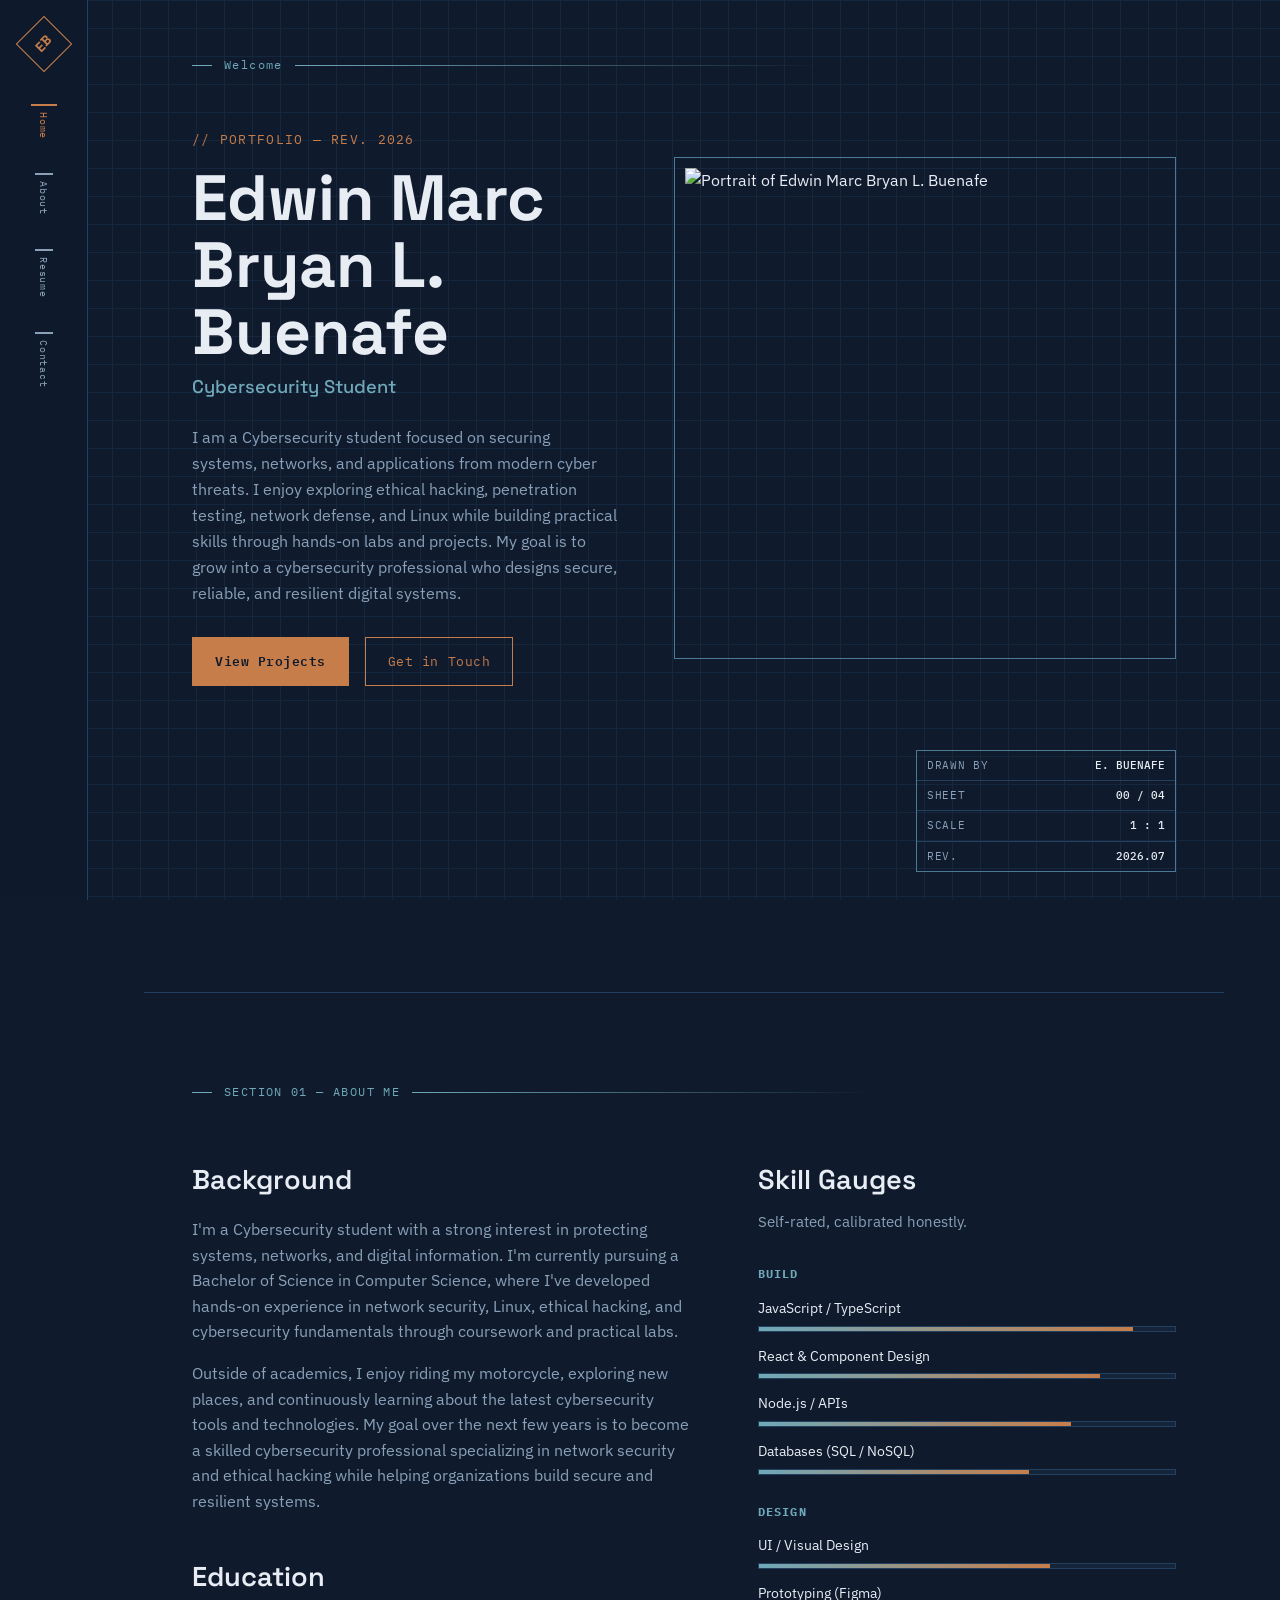
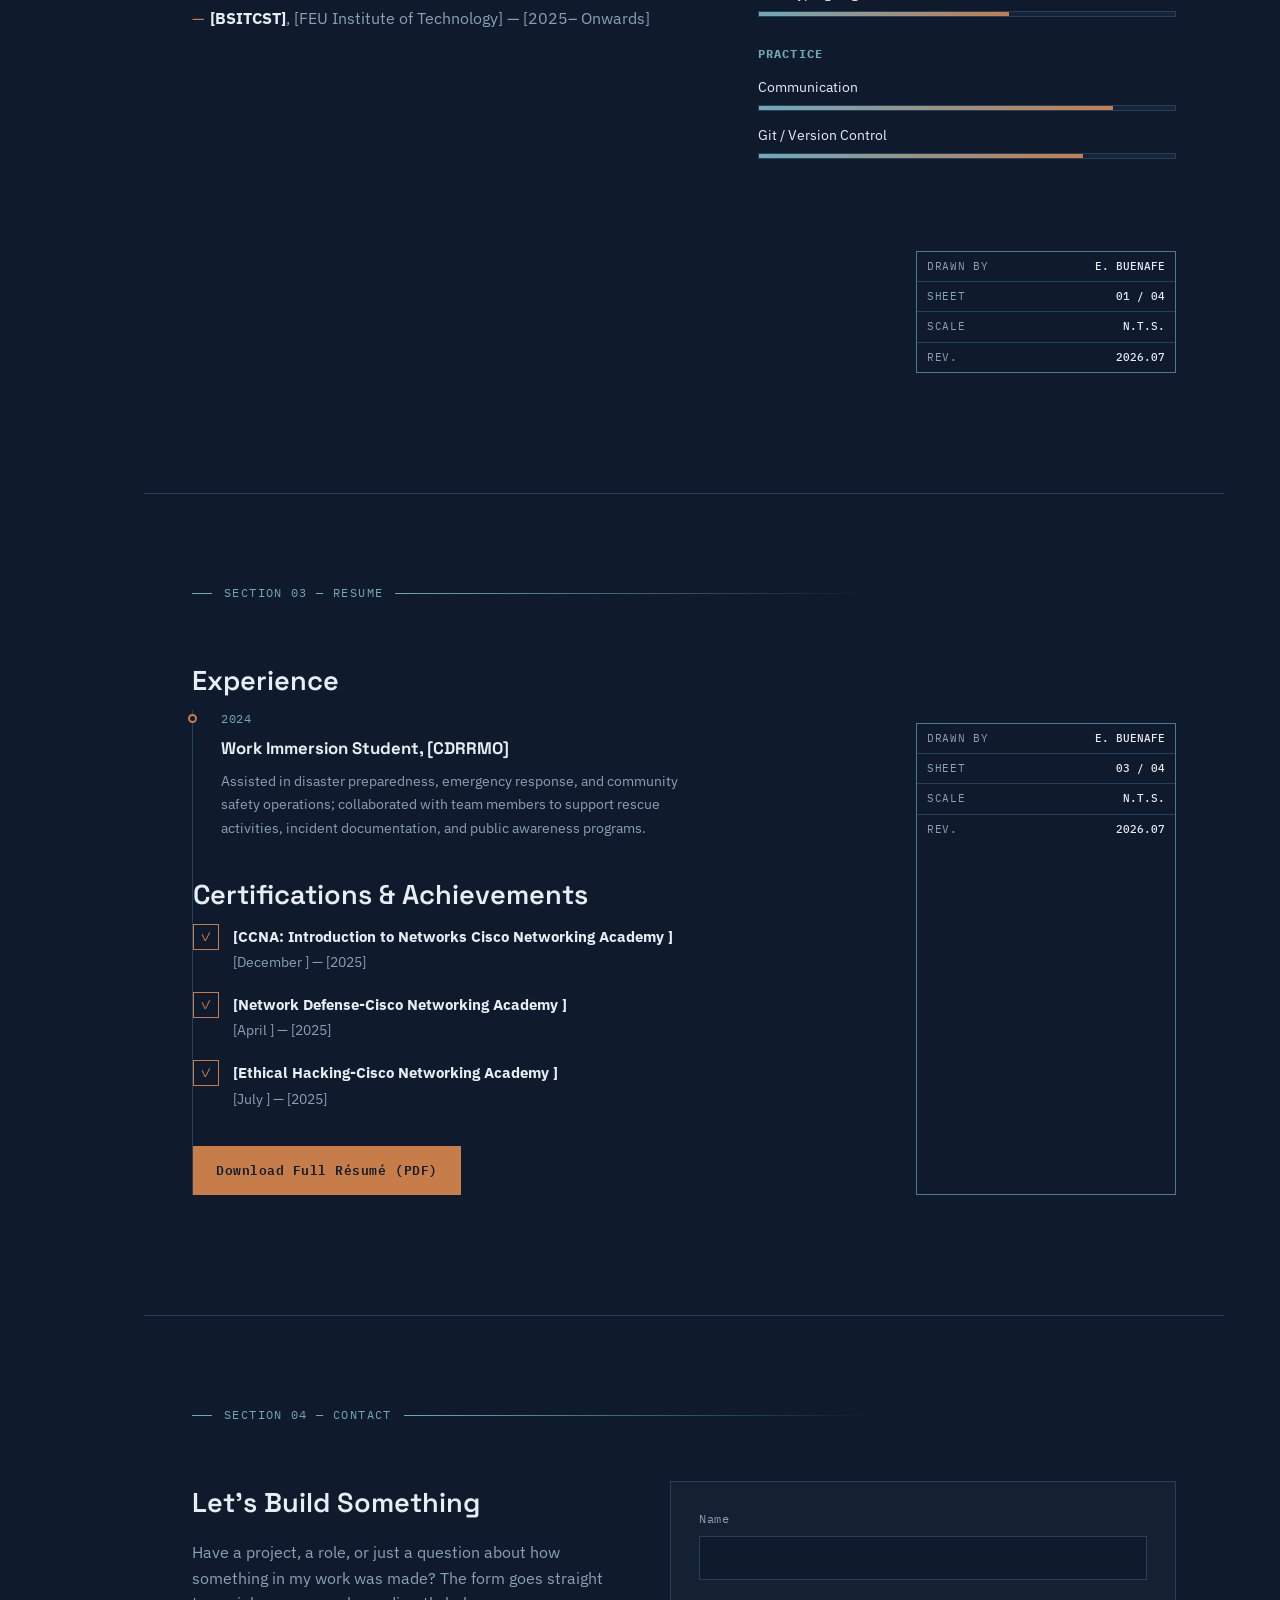
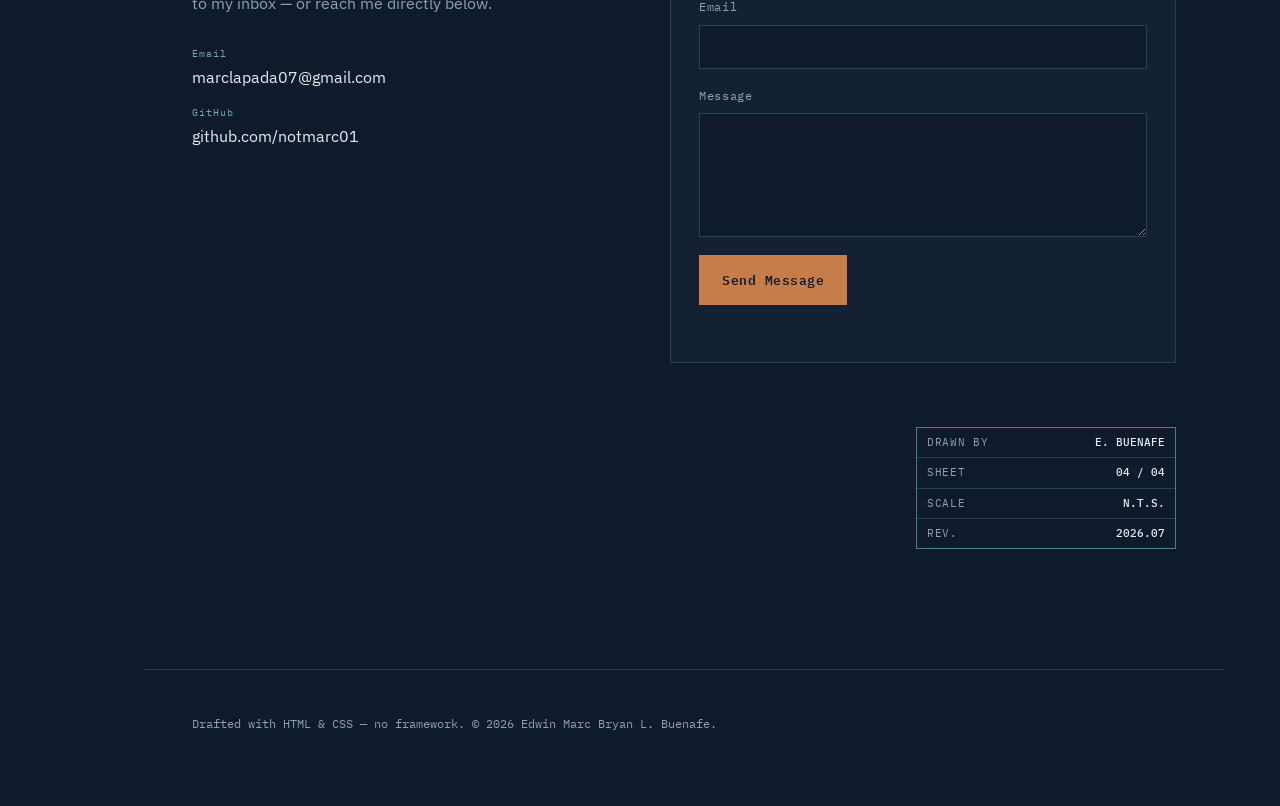
==== index.html @ eb405050 "Add files via upload" ====
<!DOCTYPE html>
<!--
-->
<html lang="en">
<head>
<meta charset="UTF-8">
<meta name="viewport" content="width=device-width, initial-scale=1.0">
<title>Edwin Marc Bryan L. Buenafe — Portfolio</title>
<link rel="preconnect" href="https://fonts.googleapis.com">
<link href="https://fonts.googleapis.com/css2?family=Space+Grotesk:wght@400;500;600;700&family=IBM+Plex+Sans:wght@400;500;600&family=IBM+Plex+Mono:wght@400;500;600&display=swap" rel="stylesheet">
<link rel="stylesheet" href="style.css">
</head>
<body>

<!-- background grid + margin frame, purely decorative -->
<div class="page-frame" aria-hidden="true"></div>

<!-- ===================== NAV : RULER ===================== -->
<nav class="ruler-nav" aria-label="Section navigation">
  <div class="ruler-nav__brand">EB</div>
  <ol class="ruler-nav__list">
    <li><a href="#home" data-sheet="00"><span class="tick"></span><span class="label">Home</span></a></li>
    <li><a href="#about" data-sheet="01"><span class="tick"></span><span class="label">About</span></a></li>
    <li><a href="#resume" data-sheet="03"><span class="tick"></span><span class="label">Resume</span></a></li>
    <li><a href="#contact" data-sheet="04"><span class="tick"></span><span class="label">Contact</span></a></li>
  </ol>
</nav>

<button class="nav-toggle" id="navToggle" aria-label="Toggle navigation menu" aria-expanded="false">
  <span></span><span></span><span></span>
</button>

<main>

  <!-- ===================== SHEET 00 : HOME ===================== -->
  <section id="home" class="sheet sheet--hero" data-sheet-title="Title Sheet">
    <div class="sheet__divider">
      <span class="sheet__divider-label">Welcome</span>
    </div>

    <div class="hero">
      <div class="hero__text">
        <p class="eyebrow">// PORTFOLIO — REV. 2026</p>
        <h1 class="hero__name">Edwin Marc Bryan L. Buenafe</h1>
        <p class="hero__role">Cybersecurity Student</p>
        <p class="hero__intro">
          I am a Cybersecurity student focused on securing systems, networks, and applications
           from modern cyber threats. I enjoy exploring ethical hacking, penetration testing, network defense, 
           and Linux while building practical skills through hands-on labs and projects. My goal is to grow into a cybersecurity
            professional who designs secure, reliable, and resilient digital systems.
        </p>
        <div class="hero__actions">
          <a class="btn btn--primary" href="#projects">View Projects</a>
          <a class="btn btn--ghost" href="#contact">Get in Touch</a>
        </div>
      </div>

      <div class="hero__figure">
        <img src="./hakdog.jpg" alt="Portrait of Edwin Marc Bryan L. Buenafe" width="480" height="480">
      </div>
    </div>

    <div class="titleblock">
      <div class="titleblock__row"><span>DRAWN BY</span><strong>E. BUENAFE</strong></div>
      <div class="titleblock__row"><span>SHEET</span><strong>00 / 04</strong></div>
      <div class="titleblock__row"><span>SCALE</span><strong>1 : 1</strong></div>
      <div class="titleblock__row"><span>REV.</span><strong>2026.07</strong></div>
    </div>
  </section>

  <!-- ===================== SHEET 01 : ABOUT ===================== -->
  <section id="about" class="sheet" data-sheet-title="About">
    <div class="sheet__divider">
      <span class="sheet__divider-label">SECTION 01 — ABOUT ME</span>
    </div>

    <div class="about">
      <div class="about__col about__col--text">
        <h2 class="section-heading">Background</h2>
        <p>
          I'm a Cybersecurity student with a strong interest in protecting systems, networks, and digital information. 
          I'm currently pursuing a Bachelor of Science in Computer Science, 
          where I've developed hands-on experience in network security, Linux, ethical hacking, 
          and cybersecurity fundamentals through coursework and practical labs.
        </p>
        <p>
          Outside of academics, I enjoy riding my motorcycle, exploring new places, and continuously learning about the latest 
          cybersecurity tools and technologies. My goal over the next few years is to become a skilled cybersecurity professional 
          specializing in network 
          security and ethical hacking while helping organizations build secure and resilient systems.
        </p>

        <h2 class="section-heading section-heading--spaced">Education</h2>
        <ul class="plain-list">
          <li><strong>[BSITCST]</strong>, [FEU Institute of Technology] — [2025– Onwards]</li>
        </ul>
      </div>

      <div class="about__col about__col--skills">
        <h2 class="section-heading">Skill Gauges</h2>
        <p class="section-sub">Self-rated, calibrated honestly.</p>

        <div class="gauge-group">
          <h3 class="gauge-group__title">Build</h3>
          <div class="gauge" data-level="90"><span class="gauge__label">JavaScript / TypeScript</span><div class="gauge__track"><div class="gauge__fill"></div></div></div>
          <div class="gauge" data-level="82"><span class="gauge__label">React &amp; Component Design</span><div class="gauge__track"><div class="gauge__fill"></div></div></div>
          <div class="gauge" data-level="75"><span class="gauge__label">Node.js / APIs</span><div class="gauge__track"><div class="gauge__fill"></div></div></div>
          <div class="gauge" data-level="65"><span class="gauge__label">Databases (SQL / NoSQL)</span><div class="gauge__track"><div class="gauge__fill"></div></div></div>
        </div>

        <div class="gauge-group">
          <h3 class="gauge-group__title">Design</h3>
          <div class="gauge" data-level="70"><span class="gauge__label">UI / Visual Design</span><div class="gauge__track"><div class="gauge__fill"></div></div></div>
          <div class="gauge" data-level="60"><span class="gauge__label">Prototyping (Figma)</span><div class="gauge__track"><div class="gauge__fill"></div></div></div>
        </div>

        <div class="gauge-group">
          <h3 class="gauge-group__title">Practice</h3>
          <div class="gauge" data-level="85"><span class="gauge__label">Communication</span><div class="gauge__track"><div class="gauge__fill"></div></div></div>
          <div class="gauge" data-level="78"><span class="gauge__label">Git / Version Control</span><div class="gauge__track"><div class="gauge__fill"></div></div></div>
        </div>
      </div>
    </div>

    <div class="titleblock">
      <div class="titleblock__row"><span>DRAWN BY</span><strong>E. BUENAFE</strong></div>
      <div class="titleblock__row"><span>SHEET</span><strong>01 / 04</strong></div>
      <div class="titleblock__row"><span>SCALE</span><strong>N.T.S.</strong></div>
      <div class="titleblock__row"><span>REV.</span><strong>2026.07</strong></div>
    </div>
  </section>

  <!-- ===================== SHEET 02 : PROJECTS ===================== -->




  <!-- ===================== SHEET 03 : RESUME ===================== -->
  <section id="resume" class="sheet" data-sheet-title="Resume">
    <div class="sheet__divider">
      <span class="sheet__divider-label">SECTION 03 — RESUME</span>
    </div>

    <div class="resume">
      <div class="resume__col">
        <h2 class="section-heading">Experience</h2>
        <ol class="timeline">
          <li class="timeline__item">
            <div class="timeline__marker"></div>
            <div class="timeline__content">
              <p class="timeline__date">2024</p>
              <h3 class="timeline__title">Work Immersion Student, [CDRRMO]</h3>
              <p class="timeline__desc">
                Assisted in disaster preparedness, emergency response, 
                and community safety operations; collaborated with 
                team members to support rescue activities, 
                incident documentation, and public awareness programs.
              </p>
            </div>
          </li>

      <div class="resume__col">
        <h2 class="section-heading">Certifications &amp; Achievements</h2>
        <ul class="cert-list">
          <li>
            <span class="cert-list__icon">✓</span>
            <div>
              <strong>[CCNA: Introduction to Networks 
Cisco Networking Academy ]</strong>
              <p>[December ] — [2025]</p>
            </div>
          </li>
          <li>
            <span class="cert-list__icon">✓</span>
            <div>
              <strong>[Network Defense-Cisco Networking 
Academy ]</strong>
              <p>[April  ] — [2025]</p>
            </div>
          </li>
          <li>
            <span class="cert-list__icon">✓</span>
            <div>
              <strong>[Ethical Hacking-Cisco Networking Academy ]</strong>
              <p>[July  ] — [2025]</p>
            </div>
          </li>
        </ul> 

        <div class="resume__download">
          <a href="#" class="btn btn--primary" download>Download Full Résumé (PDF)</a>
        </div>
      </div>
    </div>

    <div class="titleblock">
    <div class="titleblock__row"><span>DRAWN BY</span><strong>E. BUENAFE</strong></div>
      <div class="titleblock__row"><span>SHEET</span><strong>03 / 04</strong></div>
      <div class="titleblock__row"><span>SCALE</span><strong>N.T.S.</strong></div>
      <div class="titleblock__row"><span>REV.</span><strong>2026.07</strong></div>
    </div>
  </section>

  <!-- ===================== SHEET 04 : CONTACT ===================== -->
  <section id="contact" class="sheet sheet--contact" data-sheet-title="Contact">
    <div class="sheet__divider">
      <span class="sheet__divider-label">SECTION 04 — CONTACT</span>
    </div>

    <div class="contact">
      <div class="contact__intro">
        <h2 class="section-heading">Let's Build Something</h2>
        <p>
          Have a project, a role, or just a question about how something in
          my work was made? The form goes straight to my inbox — or reach me
          directly below.
        </p>

        <ul class="contact-details">
          <li><span class="contact-details__label">Email</span><a href="mailto:marclapada07@gmail.com">marclapada07@gmail.com</a></li>
          <li><span class="contact-details__label">GitHub</span><a href="#" target="_blank" rel="noopener">github.com/notmarc01</a></li>
        </ul>
      </div>

      <form class="contact-form" id="contactForm" novalidate>
        <div class="form-row">
          <label for="name">Name</label>
          <input type="text" id="name" name="name" required autocomplete="name">
        </div>
        <div class="form-row">
          <label for="email">Email</label>
          <input type="email" id="email" name="email" required autocomplete="email">
        </div>
        <div class="form-row">
          <label for="message">Message</label>
          <textarea id="message" name="message" rows="5" required></textarea>
        </div>
        <button type="submit" class="btn btn--primary">Send Message</button>
        <p class="form-status" id="formStatus" role="status" aria-live="polite"></p>
      </form>
    </div>

    <div class="titleblock">
      <div class="titleblock__row"><span>DRAWN BY</span><strong>E. BUENAFE</strong></div>
      <div class="titleblock__row"><span>SHEET</span><strong>04 / 04</strong></div>
      <div class="titleblock__row"><span>SCALE</span><strong>N.T.S.</strong></div>
      <div class="titleblock__row"><span>REV.</span><strong>2026.07</strong></div>
    </div>
  </section>

  <footer class="site-footer">
    <p>Drafted with HTML &amp; CSS — no framework. © 2026 Edwin Marc Bryan L. Buenafe.</p>
  </footer>

</main>

<script src="script.js"></script>
</body>
</html>
---- style.css ----
/* =====================================================================
  
   ===================================================================== */

:root {
  /* --- color tokens --- */
  --ink-navy:      #0F1B2D;   /* page background */
  --ink-panel:     #16243A;   /* panel / card surface */
  --ink-panel-2:   #132132;   /* alt panel */
  --grid-line:     #24405f;   /* graph paper lines */
  --line-strong:   #4A7A94;   /* structural lines, borders */
  --paper:         #E8EDF4;   /* primary text */
  --muted:         #8AA0B8;   /* secondary text */
  --copper:        #C77D4A;   /* primary accent */
  --copper-dim:    #a86438;
  --cyan:          #6FA8B8;   /* secondary accent */

  /* --- type tokens --- */
  --font-display: 'Space Grotesk', sans-serif;
  --font-body:    'IBM Plex Sans', sans-serif;
  --font-mono:    'IBM Plex Mono', monospace;

  /* --- layout tokens --- */
  --nav-w: 88px;
  --sheet-max: 1080px;
  --grid-cell: 28px;
}

* { box-sizing: border-box; }
html { scroll-behavior: smooth; }

body {
  margin: 0;
  background: var(--ink-navy);
  color: var(--paper);
  font-family: var(--font-body);
  font-size: 16px;
  line-height: 1.6;
  -webkit-font-smoothing: antialiased;
}

img { max-width: 100%; display: block; }
a { color: inherit; }

/* focus visibility for keyboard users */
a:focus-visible,
button:focus-visible,
input:focus-visible,
textarea:focus-visible {
  outline: 2px solid var(--copper);
  outline-offset: 3px;
}

@media (prefers-reduced-motion: reduce) {
  html { scroll-behavior: auto; }
  * { animation-duration: 0.001ms !important; transition-duration: 0.001ms !important; }
}


.page-frame {
  position: fixed;
  inset: 0;
  pointer-events: none;
  z-index: 0;
  background-image:
    linear-gradient(var(--grid-line) 1px, transparent 1px),
    linear-gradient(90deg, var(--grid-line) 1px, transparent 1px);
  background-size: var(--grid-cell) var(--grid-cell);
  opacity: 0.35;
}

.ruler-nav {
  position: fixed;
  top: 0; left: 0; bottom: 0;
  width: var(--nav-w);
  border-right: 1px solid var(--grid-line);
  background: rgba(15, 27, 45, 0.9);
  backdrop-filter: blur(6px);
  z-index: 50;
  display: flex;
  flex-direction: column;
  align-items: center;
  padding: 24px 0;
}

.ruler-nav__brand {
  font-family: var(--font-display);
  font-weight: 700;
  color: var(--copper);
  border: 1px solid var(--copper);
  width: 40px; height: 40px;
  display: flex; align-items: center; justify-content: center;
  font-size: 0.85rem;
  margin-bottom: 40px;
  transform: rotate(-45deg);
}

.ruler-nav__list {
  list-style: none;
  margin: 0; padding: 0;
  display: flex;
  flex-direction: column;
  gap: 34px;
  writing-mode: horizontal-tb;
}

.ruler-nav__list a {
  text-decoration: none;
  display: flex;
  flex-direction: column;
  align-items: center;
  gap: 6px;
  color: var(--muted);
  position: relative;
}

.ruler-nav__list .tick {
  width: 18px; height: 2px;
  background: var(--muted);
  transition: background 0.2s, width 0.2s;
}

.ruler-nav__list .label {
  font-family: var(--font-mono);
  font-size: 0.62rem;
  letter-spacing: 0.08em;
  writing-mode: vertical-rl;
  text-orientation: mixed;
}

.ruler-nav__list a:hover .tick,
.ruler-nav__list a.is-active .tick {
  background: var(--copper);
  width: 26px;
}

.ruler-nav__list a:hover .label,
.ruler-nav__list a.is-active .label {
  color: var(--copper);
}

.nav-toggle {
  display: none;
  position: fixed;
  top: 16px; right: 16px;
  z-index: 60;
  width: 44px; height: 44px;
  background: var(--ink-panel);
  border: 1px solid var(--line-strong);
  flex-direction: column;
  align-items: center;
  justify-content: center;
  gap: 5px;
  cursor: pointer;
}
.nav-toggle span {
  width: 20px; height: 2px;
  background: var(--paper);
}

/* ===================== main / sheets ===================== */
main {
  position: relative;
  z-index: 1;
  margin-left: var(--nav-w);
}

.sheet {
  position: relative;
  max-width: var(--sheet-max);
  margin: 0 auto;
  padding: 90px 48px 120px;
  border-bottom: 1px solid var(--grid-line);
}

.sheet__divider {
  display: flex;
  align-items: center;
  gap: 12px;
  margin-bottom: 56px;
  color: var(--cyan);
}

.sheet__divider::before {
  content: "";
  flex: 0 0 20px;
  height: 1px;
  background: var(--cyan);
}
.sheet__divider::after {
  content: "";
  flex: 1;
  height: 1px;
  background: linear-gradient(90deg, var(--cyan), transparent 60%);
}

.sheet__divider-label {
  font-family: var(--font-mono);
  font-size: 0.72rem;
  letter-spacing: 0.12em;
  white-space: nowrap;
}

/* corner title block, like an engineering drawing stamp */
.titleblock {
  margin-top: 64px;
  margin-left: auto;
  width: 260px;
  border: 1px solid var(--line-strong);
  font-family: var(--font-mono);
  font-size: 0.68rem;
}
.titleblock__row {
  display: flex;
  justify-content: space-between;
  padding: 6px 10px;
  border-top: 1px solid var(--grid-line);
}
.titleblock__row:first-child { border-top: none; }
.titleblock__row span { color: var(--muted); letter-spacing: 0.06em; }
.titleblock__row strong { color: var(--paper); font-weight: 500; }

/* ===================== hero ===================== */
.sheet--hero { padding-top: 56px; }

.hero {
  display: grid;
  grid-template-columns: 1.15fr 0.85fr;
  gap: 56px;
  align-items: center;
}

.eyebrow {
  font-family: var(--font-mono);
  color: var(--copper);
  font-size: 0.8rem;
  letter-spacing: 0.1em;
  margin: 0 0 14px;
}

.hero__name {
  font-family: var(--font-display);
  font-size: clamp(2.6rem, 5vw, 4.2rem);
  font-weight: 700;
  margin: 0 0 6px;
  line-height: 1.05;
}

.hero__role {
  font-family: var(--font-display);
  color: var(--cyan);
  font-size: 1.15rem;
  font-weight: 500;
  margin: 0 0 22px;
}

.hero__intro {
  max-width: 46ch;
  color: var(--muted);
  font-size: 1.02rem;
}

.hero__actions {
  display: flex;
  gap: 16px;
  margin-top: 30px;
  flex-wrap: wrap;
}

.hero__figure {
  border: 1px solid var(--line-strong);
  padding: 10px;
}

/* ===================== buttons & links ===================== */
.btn {
  font-family: var(--font-mono);
  font-size: 0.82rem;
  letter-spacing: 0.04em;
  text-decoration: none;
  padding: 13px 22px;
  border: 1px solid var(--copper);
  display: inline-block;
  transition: background 0.15s, color 0.15s, transform 0.15s;
}
.btn--primary {
  background: var(--copper);
  color: var(--ink-navy);
  font-weight: 600;
}
.btn--primary:hover {
  background: var(--copper-dim);
  transform: translateY(-1px);
}
.btn--ghost {
  color: var(--copper);
  background: transparent;
}
.btn--ghost:hover {
  background: rgba(199, 125, 74, 0.1);
}

.text-link {
  font-family: var(--font-mono);
  font-size: 0.78rem;
  text-decoration: none;
  color: var(--cyan);
  border-bottom: 1px solid transparent;
}
.text-link:hover { border-bottom-color: var(--cyan); }

/* ===================== section heading ===================== */
.section-heading {
  font-family: var(--font-display);
  font-size: 1.7rem;
  font-weight: 600;
  margin: 0 0 8px;
}
.section-heading--spaced { margin-top: 40px; }
.section-sub {
  color: var(--muted);
  margin: 0 0 32px;
  font-size: 0.95rem;
}

/* ===================== about ===================== */
.about {
  display: grid;
  grid-template-columns: 1.2fr 1fr;
  gap: 64px;
}

.about__col--text p { color: var(--muted); }
.about__col--text strong { color: var(--paper); }

.plain-list {
  list-style: none;
  margin: 0; padding: 0;
  display: flex;
  flex-direction: column;
  gap: 10px;
}
.plain-list li {
  padding-left: 18px;
  position: relative;
  color: var(--muted);
}
.plain-list li::before {
  content: "—";
  position: absolute;
  left: 0;
  color: var(--copper);
}
.plain-list strong { color: var(--paper); }

/* skill gauges */
.gauge-group { margin-bottom: 28px; }
.gauge-group__title {
  font-family: var(--font-mono);
  font-size: 0.72rem;
  letter-spacing: 0.1em;
  color: var(--cyan);
  text-transform: uppercase;
  margin: 0 0 14px;
}

.gauge { margin-bottom: 14px; }
.gauge__label {
  display: block;
  font-size: 0.85rem;
  color: var(--paper);
  margin-bottom: 6px;
}
.gauge__track {
  height: 6px;
  background: var(--ink-panel);
  border: 1px solid var(--grid-line);
  position: relative;
}
.gauge__fill {
  height: 100%;
  width: 0;
  background: linear-gradient(90deg, var(--cyan), var(--copper));
  transition: width 1s ease;
}
.gauge.in-view .gauge__fill { width: var(--fill, 0%); }

/* ===================== projects ===================== */
.project-grid {
  display: grid;
  grid-template-columns: repeat(auto-fit, minmax(300px, 1fr));
  gap: 32px;
}

.project-card {
  border: 1px solid var(--grid-line);
  background: var(--ink-panel-2);
  display: flex;
  flex-direction: column;
  transition: border-color 0.2s, transform 0.2s;
}
.project-card:hover {
  border-color: var(--line-strong);
  transform: translateY(-3px);
}

.project-card__figure {
  border-bottom: 1px solid var(--grid-line);
}

.project-card__body { padding: 22px 22px 26px; }

.project-card__tag {
  font-family: var(--font-mono);
  font-size: 0.68rem;
  letter-spacing: 0.08em;
  color: var(--copper);
  margin: 0 0 10px;
}

.project-card__title {
  font-family: var(--font-display);
  font-size: 1.15rem;
  margin: 0 0 10px;
  line-height: 1.3;
}

.project-card__desc {
  color: var(--muted);
  font-size: 0.9rem;
  margin: 0 0 16px;
}

.project-card__stack {
  list-style: none;
  display: flex;
  flex-wrap: wrap;
  gap: 8px;
  padding: 0;
  margin: 0 0 18px;
}
.project-card__stack li {
  font-family: var(--font-mono);
  font-size: 0.68rem;
  color: var(--cyan);
  border: 1px solid var(--grid-line);
  padding: 3px 8px;
}

.project-card__links {
  display: flex;
  gap: 18px;
  flex-wrap: wrap;
}

/* ===================== resume ===================== */
.resume {
  display: grid;
  grid-template-columns: 1.3fr 1fr;
  gap: 64px;
}

.timeline {
  list-style: none;
  margin: 0; padding: 0;
  border-left: 1px solid var(--grid-line);
}

.timeline__item {
  position: relative;
  padding: 0 0 34px 28px;
}
.timeline__marker {
  position: absolute;
  left: -5px; top: 4px;
  width: 9px; height: 9px;
  background: var(--ink-navy);
  border: 2px solid var(--copper);
  border-radius: 50%;
}
.timeline__date {
  font-family: var(--font-mono);
  font-size: 0.72rem;
  color: var(--cyan);
  margin: 0 0 6px;
  letter-spacing: 0.05em;
}
.timeline__title {
  font-family: var(--font-display);
  font-size: 1.05rem;
  margin: 0 0 8px;
}
.timeline__desc {
  color: var(--muted);
  font-size: 0.9rem;
  margin: 0;
}

.cert-list {
  list-style: none;
  margin: 0 0 36px;
  padding: 0;
  display: flex;
  flex-direction: column;
  gap: 18px;
}
.cert-list li { display: flex; gap: 14px; }
.cert-list__icon {
  flex: 0 0 auto;
  width: 26px; height: 26px;
  border: 1px solid var(--copper);
  color: var(--copper);
  display: flex; align-items: center; justify-content: center;
  font-size: 0.8rem;
}
.cert-list strong { display: block; font-size: 0.95rem; }
.cert-list p { margin: 4px 0 0; color: var(--muted); font-size: 0.85rem; }

/* ===================== contact ===================== */
.contact {
  display: grid;
  grid-template-columns: 0.9fr 1.1fr;
  gap: 64px;
}

.contact__intro p { color: var(--muted); max-width: 42ch; }

.contact-details {
  list-style: none;
  margin: 28px 0 0;
  padding: 0;
  display: flex;
  flex-direction: column;
  gap: 14px;
}
.contact-details__label {
  display: block;
  font-family: var(--font-mono);
  font-size: 0.65rem;
  letter-spacing: 0.1em;
  color: var(--cyan);
  margin-bottom: 3px;
}
.contact-details a { text-decoration: none; font-size: 0.98rem; }
.contact-details a:hover { color: var(--copper); }

.contact-form {
  border: 1px solid var(--grid-line);
  padding: 28px;
  background: var(--ink-panel-2);
}

.form-row { margin-bottom: 18px; display: flex; flex-direction: column; gap: 8px; }
.form-row label {
  font-family: var(--font-mono);
  font-size: 0.72rem;
  letter-spacing: 0.06em;
  color: var(--muted);
}
.form-row input,
.form-row textarea {
  background: var(--ink-navy);
  border: 1px solid var(--grid-line);
  color: var(--paper);
  font-family: var(--font-body);
  font-size: 0.95rem;
  padding: 11px 12px;
  resize: vertical;
}
.form-row input:focus,
.form-row textarea:focus {
  border-color: var(--copper);
}

.form-status {
  font-family: var(--font-mono);
  font-size: 0.78rem;
  color: var(--cyan);
  min-height: 1.2em;
  margin: 14px 0 0;
}

/* ===================== footer ===================== */
.site-footer {
  max-width: var(--sheet-max);
  margin: 0 auto;
  padding: 32px 48px 60px;
  color: var(--muted);
  font-family: var(--font-mono);
  font-size: 0.75rem;
}

/* ===================== responsive ===================== */
@media (max-width: 960px) {
  .hero,
  .about,
  .resume,
  .contact {
    grid-template-columns: 1fr;
  }
  .hero__figure { order: -1; max-width: 320px; margin: 0 auto; }
  .titleblock { margin-left: 0; }
}

@media (max-width: 720px) {
  :root { --nav-w: 0px; }

  .ruler-nav {
    transform: translateX(-100%);
    transition: transform 0.25s ease;
    width: 220px;
    align-items: flex-start;
    padding: 70px 24px;
  }
  .ruler-nav.is-open { transform: translateX(0); }
  .ruler-nav__brand { transform: none; align-self: center; }
  .ruler-nav__list { gap: 26px; }
  .ruler-nav__list a { flex-direction: row; gap: 10px; }
  .ruler-nav__list .label { writing-mode: horizontal-tb; font-size: 0.75rem; }

  .nav-toggle { display: flex; }

  main { margin-left: 0; }

  .sheet { padding: 80px 22px 80px; }
  .sheet__divider-label { font-size: 0.62rem; }

  .hero__name { font-size: 2.2rem; }
}
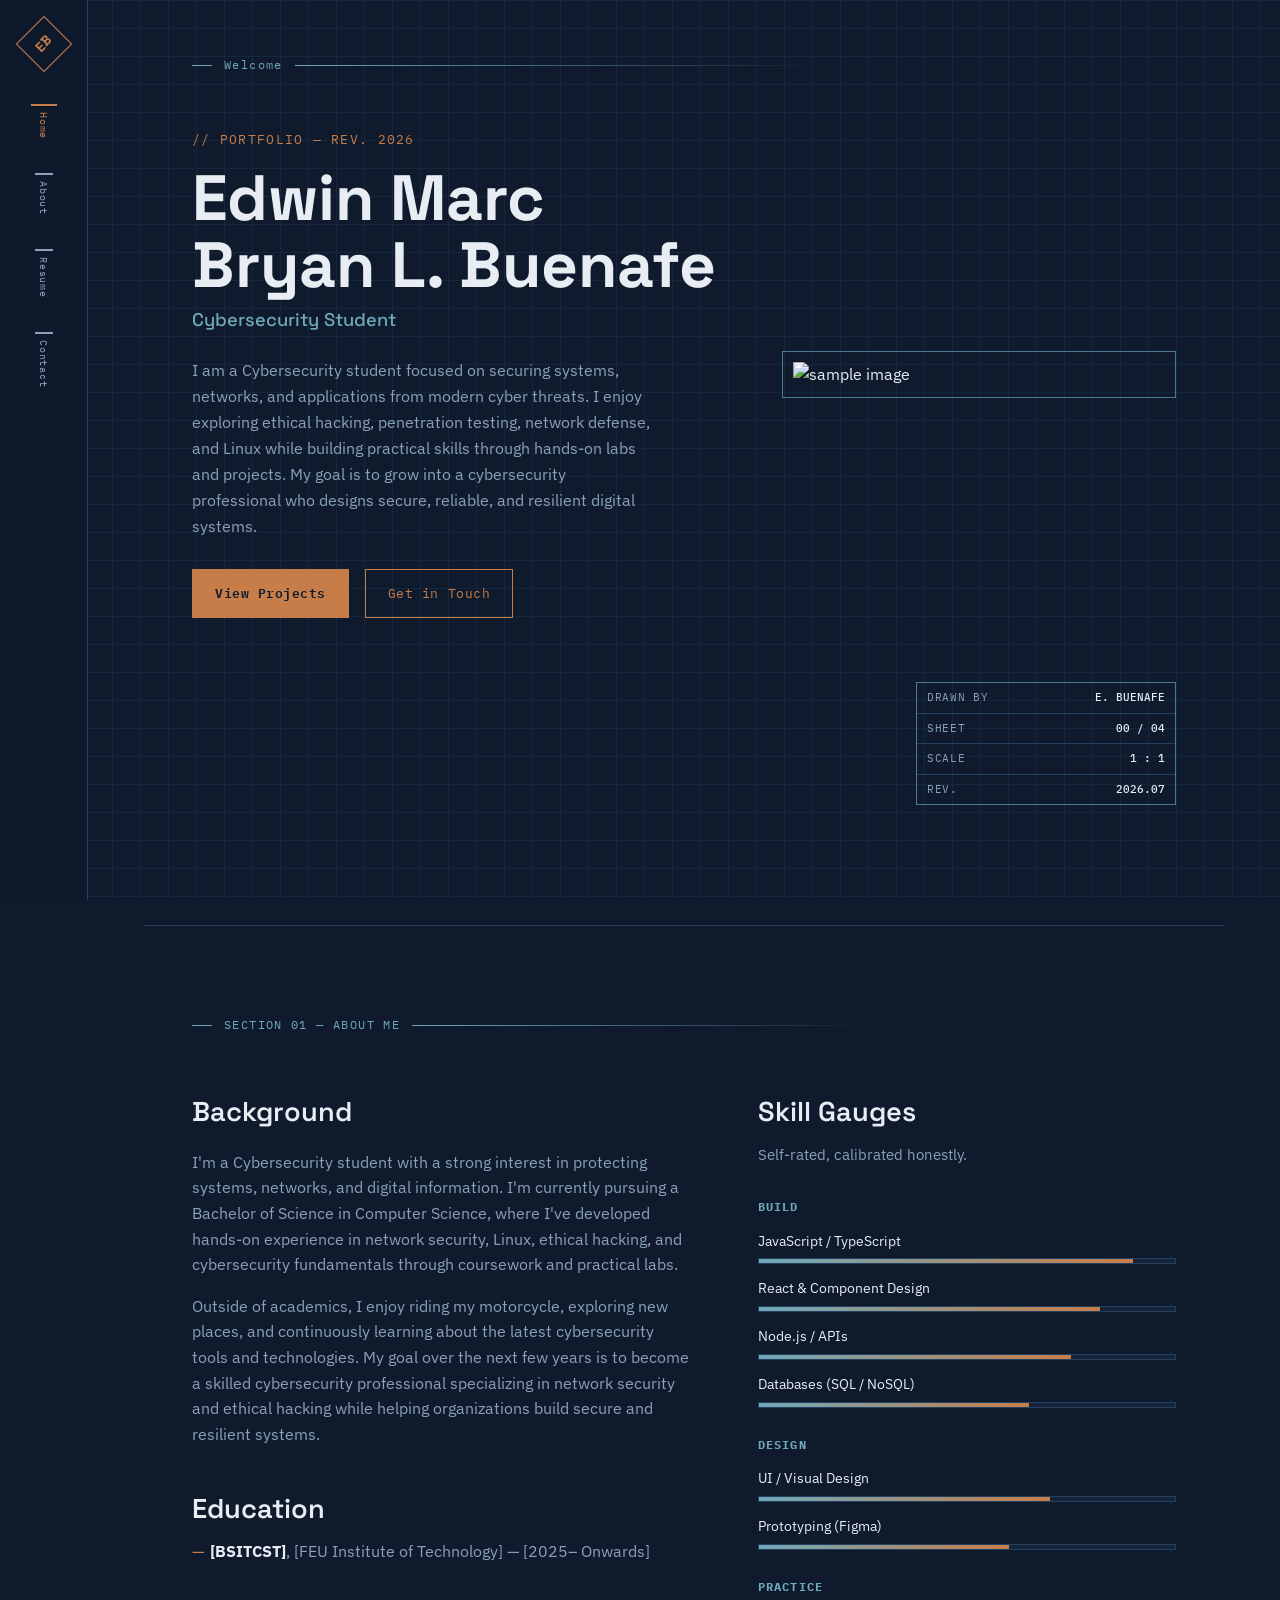
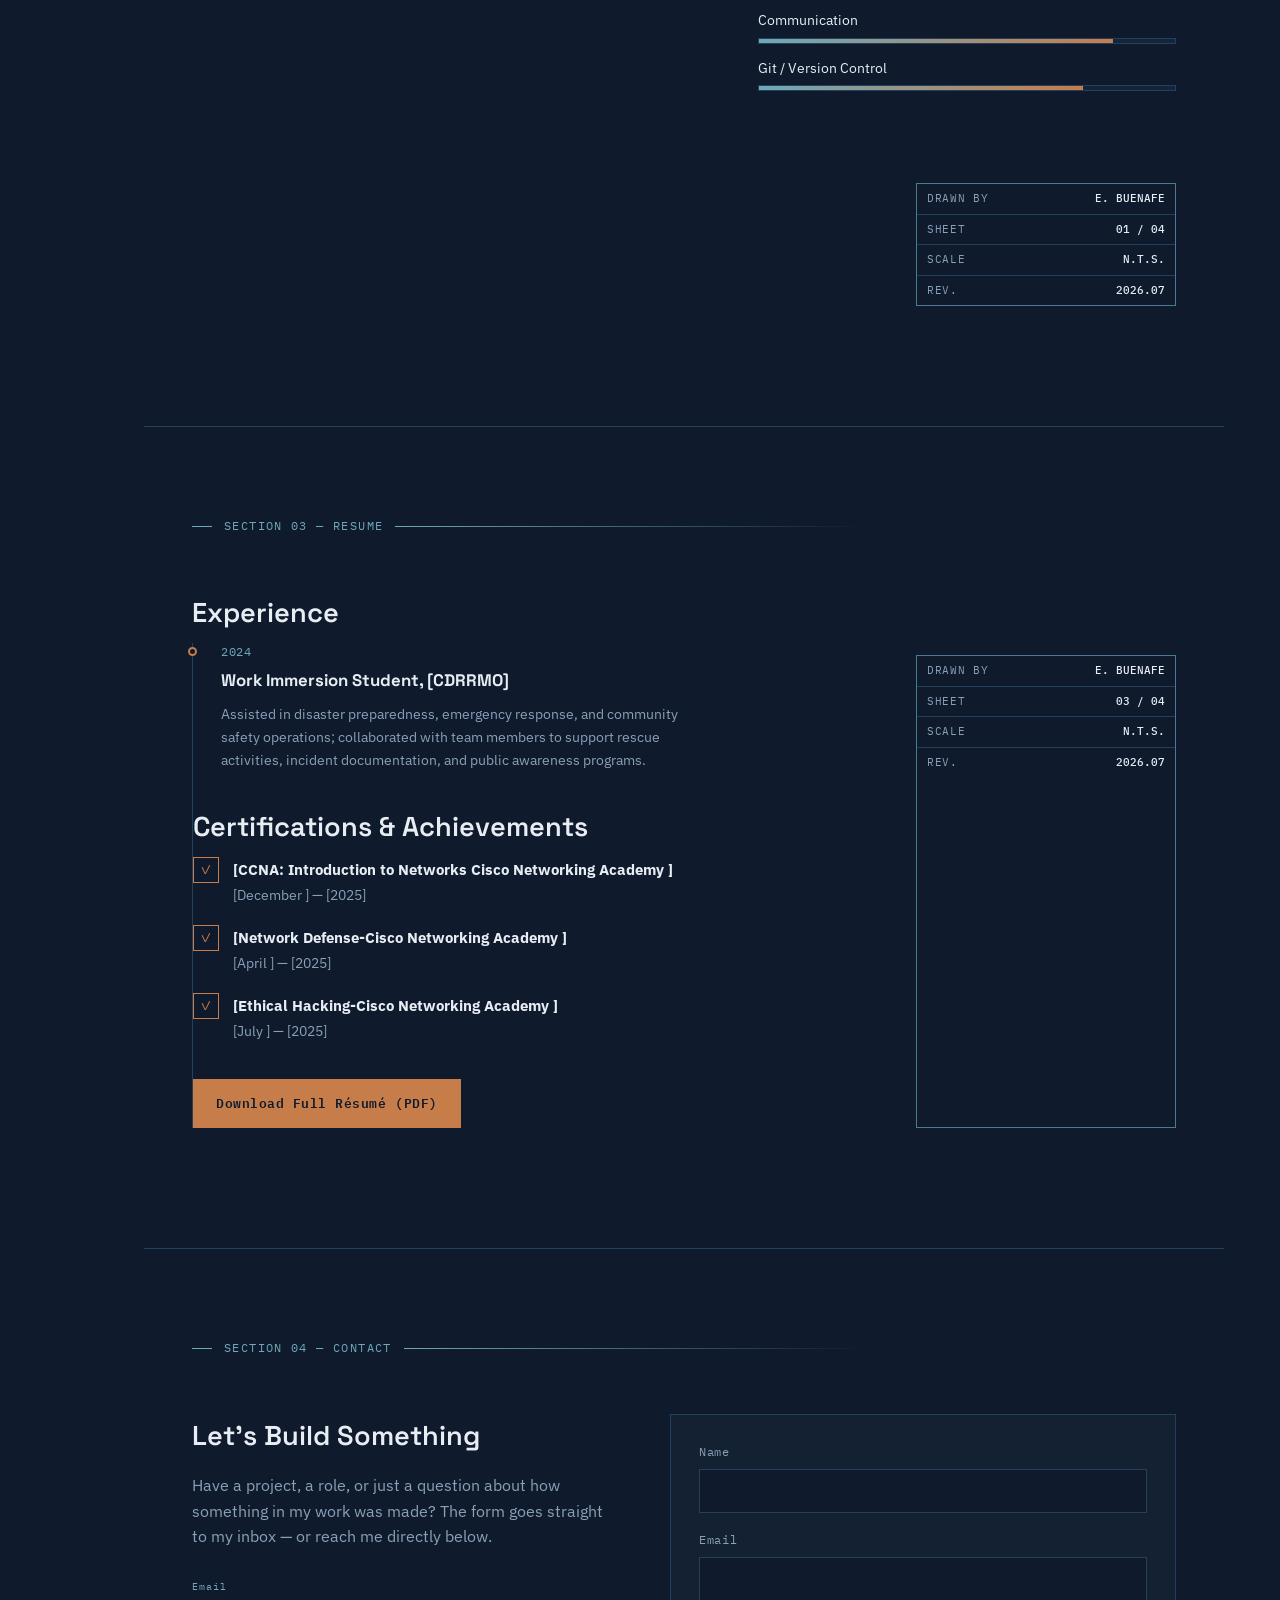
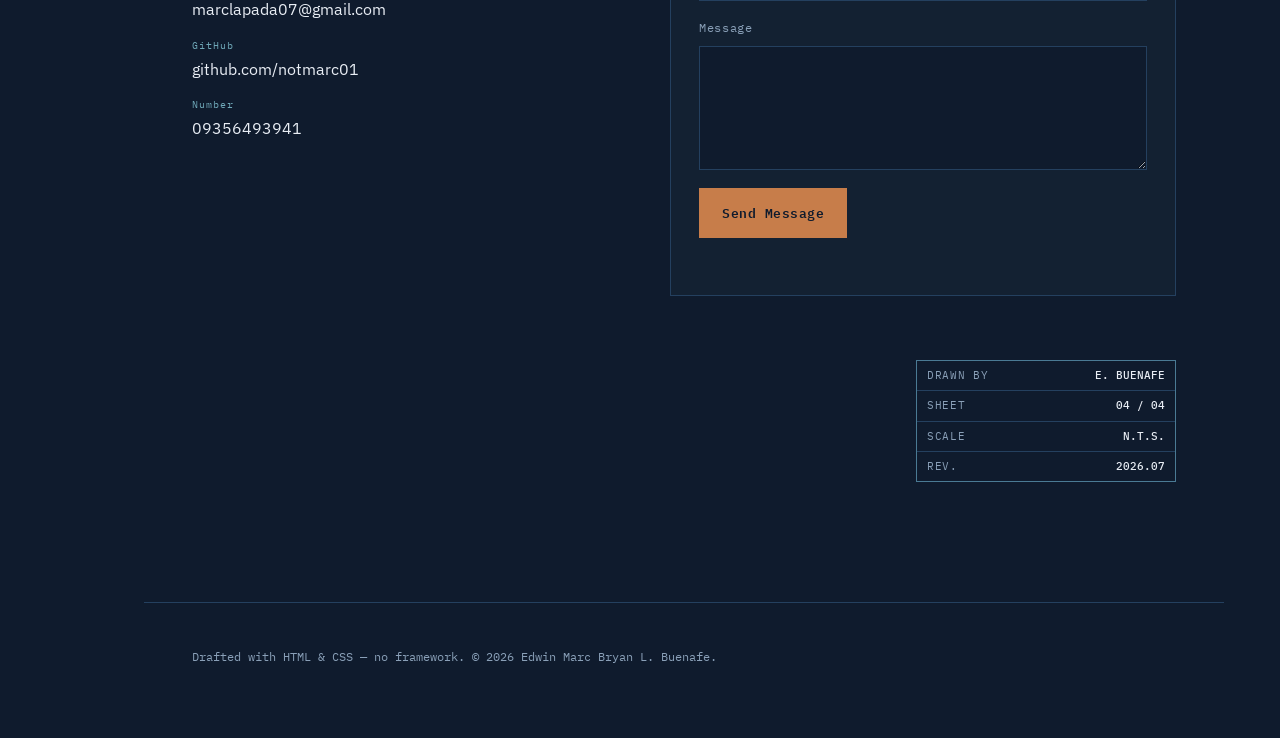
==== commit 6cf9d381: "Add files via upload" ====
--- a/index.html
+++ b/index.html
@@ -56,7 +56,7 @@
       </div>
 
       <div class="hero__figure">
-        <img src="./hakdog.jpg" alt="Portrait of Edwin Marc Bryan L. Buenafe" width="480" height="480">
+        <img src="formal.jpg" alt="sample image" class="hero__image">
       </div>
     </div>
 
@@ -219,6 +219,7 @@
         <ul class="contact-details">
           <li><span class="contact-details__label">Email</span><a href="mailto:marclapada07@gmail.com">marclapada07@gmail.com</a></li>
           <li><span class="contact-details__label">GitHub</span><a href="#" target="_blank" rel="noopener">github.com/notmarc01</a></li>
+          <li><span class="contact-details__label">Number</span><a href="#" target="_blank" rel="noopener">09356493941</a></li>
         </ul>
       </div>
 
